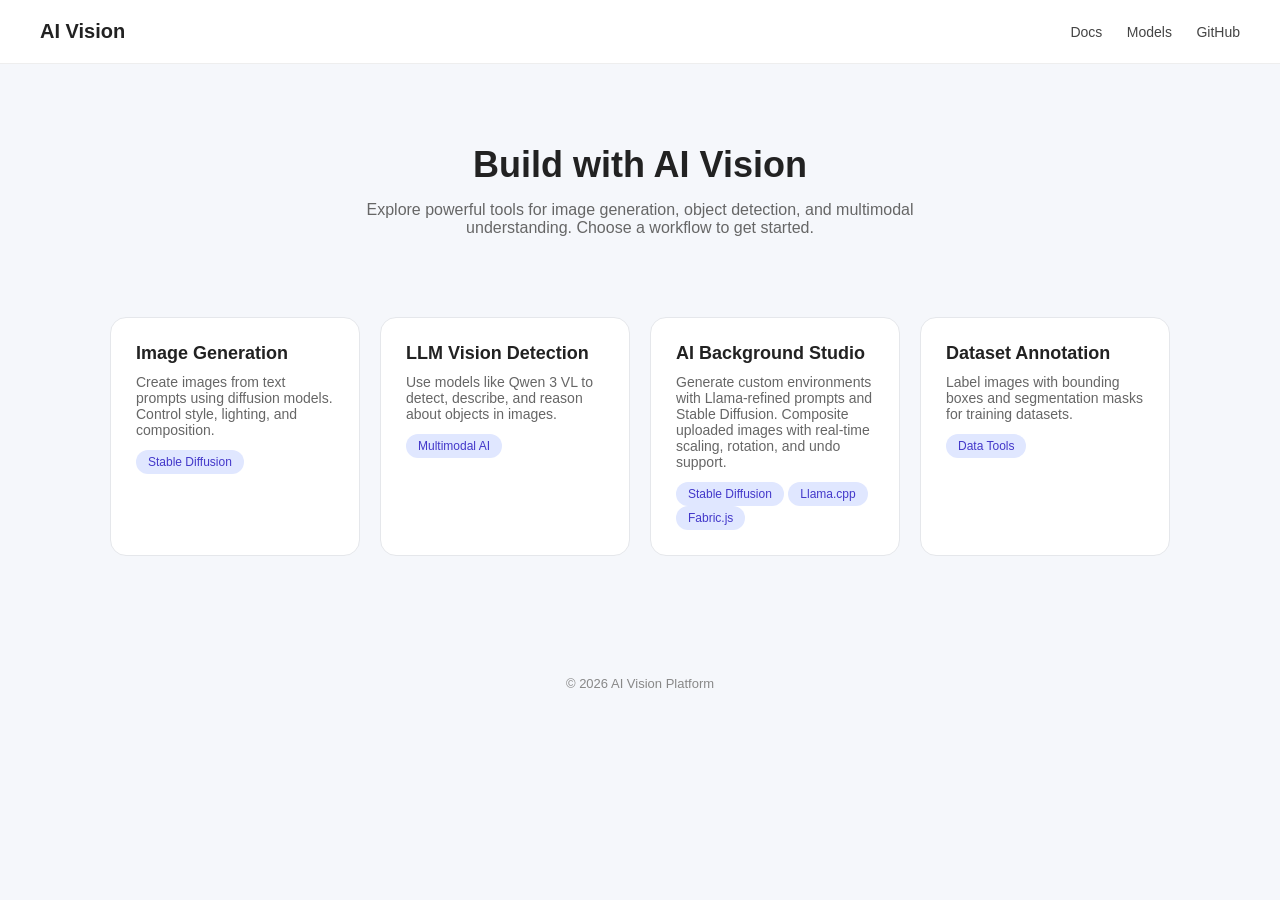
==== frontend/index.html @ aa479b9f "add image composite page" ====
<!DOCTYPE html>
<html lang="en">
<head>
  <meta charset="UTF-8" />
  <meta name="viewport" content="width=device-width, initial-scale=1.0" />
  <title>AI Vision Platform</title>
  <style>
    * { box-sizing: border-box; margin: 0; padding: 0; font-family: Arial, sans-serif; }
    body { background: #f5f7fb; color: #222; }

    /* Top Nav */
    .nav {
      display: flex;
      justify-content: space-between;
      align-items: center;
      padding: 20px 40px;
      background: #fff;
      border-bottom: 1px solid #eee;
    }

    .nav h2 { font-size: 20px; }

    .nav a {
      margin-left: 20px;
      text-decoration: none;
      color: #444;
      font-size: 14px;
    }

    .nav a:hover { color: #4f46e5; }

    /* Hero Section */
    .hero {
      text-align: center;
      padding: 80px 20px 40px;
    }

    .hero h1 {
      font-size: 36px;
      margin-bottom: 15px;
    }

    .hero p {
      font-size: 16px;
      color: #666;
      max-width: 600px;
      margin: 0 auto;
    }

    /* Cards */
    .cards {
      max-width: 1100px;
      margin: 40px auto;
      display: grid;
      grid-template-columns: repeat(auto-fit, minmax(250px, 1fr));
      gap: 20px;
      padding: 0 20px 60px;
    }

    .card {
      background: #fff;
      padding: 25px;
      border-radius: 16px;
      border: 1px solid #e5e7eb;
      cursor: pointer;
      transition: 0.25s;
      text-align: left;
    }

    .card:hover {
      transform: translateY(-6px);
      box-shadow: 0 10px 30px rgba(0,0,0,0.08);
    }

    .card h3 {
      font-size: 18px;
      margin-bottom: 10px;
    }

    .card p {
      font-size: 14px;
      color: #666;
      margin-bottom: 12px;
    }

    .tag {
      display: inline-block;
      padding: 5px 12px;
      background: #e0e7ff;
      color: #4338ca;
      border-radius: 999px;
      font-size: 12px;
    }

    /* Footer */
    .footer {
      text-align: center;
      padding: 20px;
      font-size: 13px;
      color: #888;
    }
  </style>
</head>
<body>

  <div class="nav">
    <h2>AI Vision</h2>
    <div>
      <a href="#">Docs</a>
      <a href="#">Models</a>
      <a href="#">GitHub</a>
    </div>
  </div>

  <section class="hero">
    <h1>Build with AI Vision</h1>
    <p>Explore powerful tools for image generation, object detection, and multimodal understanding. Choose a workflow to get started.</p>
  </section>

  <section class="cards">

    <div class="card" onclick="navigate('image-varient-generation.html')">
      <h3>Image Generation</h3>
      <p>Create images from text prompts using diffusion models. Control style, lighting, and composition.</p>
      <span class="tag">Stable Diffusion</span>
    </div>

    <div class="card" onclick="navigate('object-detection.html')">
      <h3>LLM Vision Detection</h3>
      <p>Use models like Qwen 3 VL to detect, describe, and reason about objects in images.</p>
      <span class="tag">Multimodal AI</span>
    </div>

    <div class="card" onclick="navigate('ai-compositor.html')">
      <h3>AI Background Studio</h3>
      <p>Generate custom environments with Llama-refined prompts and Stable Diffusion. Composite uploaded images with real-time scaling, rotation, and undo support.</p>
      <div class="tag-container">
        <span class="tag">Stable Diffusion</span>
        <span class="tag">Llama.cpp</span>
        <span class="tag">Fabric.js</span>
      </div>
    </div>

    <div class="card" onclick="navigate('annotation.html')">
      <h3>Dataset Annotation</h3>
      <p>Label images with bounding boxes and segmentation masks for training datasets.</p>
      <span class="tag">Data Tools</span>
    </div>

  </section>

  <div class="footer">
    © 2026 AI Vision Platform
  </div>

  <script>
    function navigate(page) {
    //   alert('Navigate to: ' + page);
      window.location.href = page;
    }
  </script>

</body>
</html>
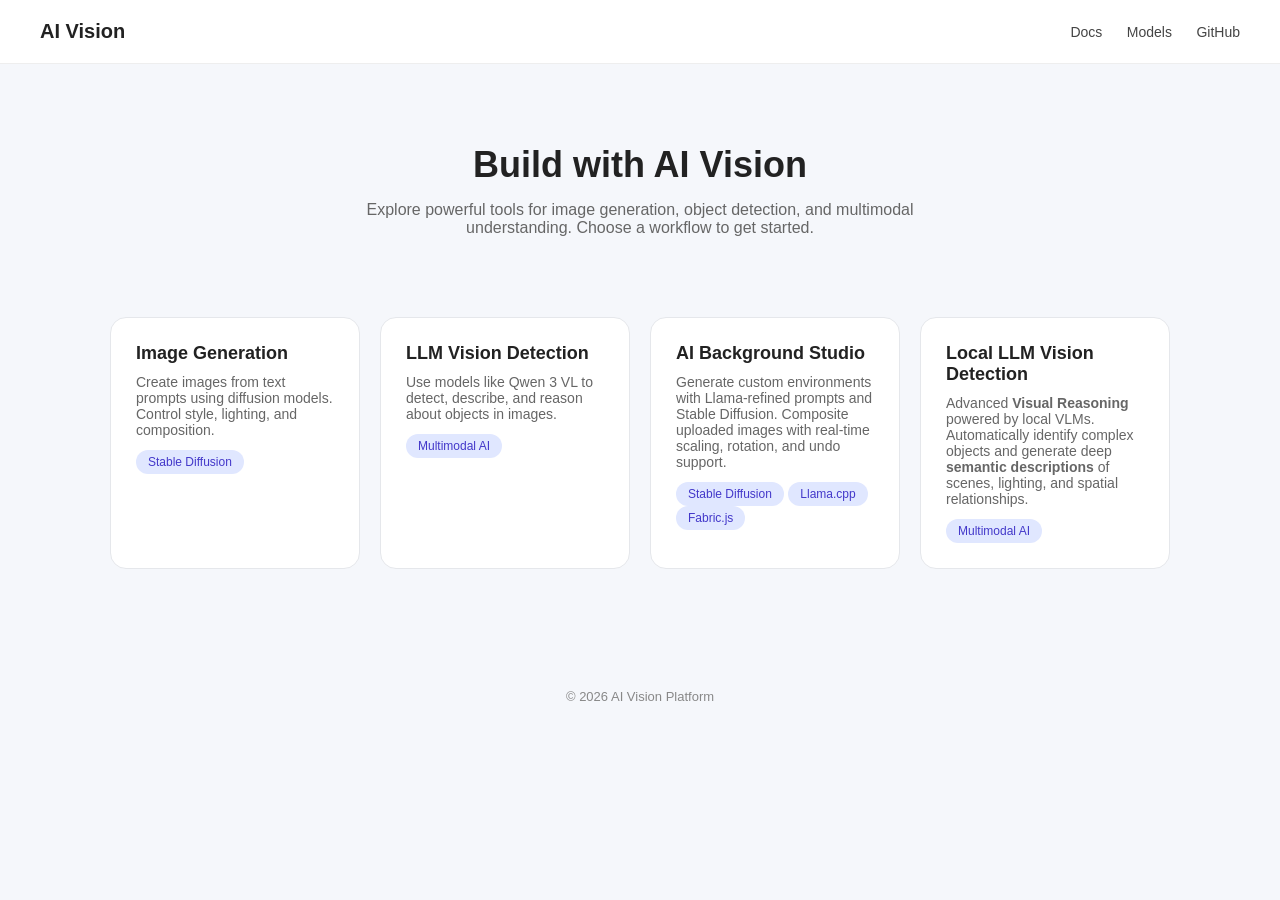
==== commit 27102ca5: "upgrade local llm detection" ====
--- a/frontend/index.html
+++ b/frontend/index.html
@@ -141,10 +141,16 @@
       </div>
     </div>
 
-    <div class="card" onclick="navigate('annotation.html')">
-      <h3>Dataset Annotation</h3>
-      <p>Label images with bounding boxes and segmentation masks for training datasets.</p>
-      <span class="tag">Data Tools</span>
+    <div class="card" onclick="navigate('llm-detection.html')">
+      <h3>Local LLM Vision Detection</h3>
+      
+      <p>
+        Advanced <strong>Visual Reasoning</strong> powered by local VLMs. Automatically identify complex objects and generate deep <strong>semantic descriptions</strong> of scenes, lighting, and spatial relationships.
+      </p>
+      
+      <div class="tag-group">
+        <span class="tag">Multimodal AI</span>
+      </div>
     </div>
 
   </section>
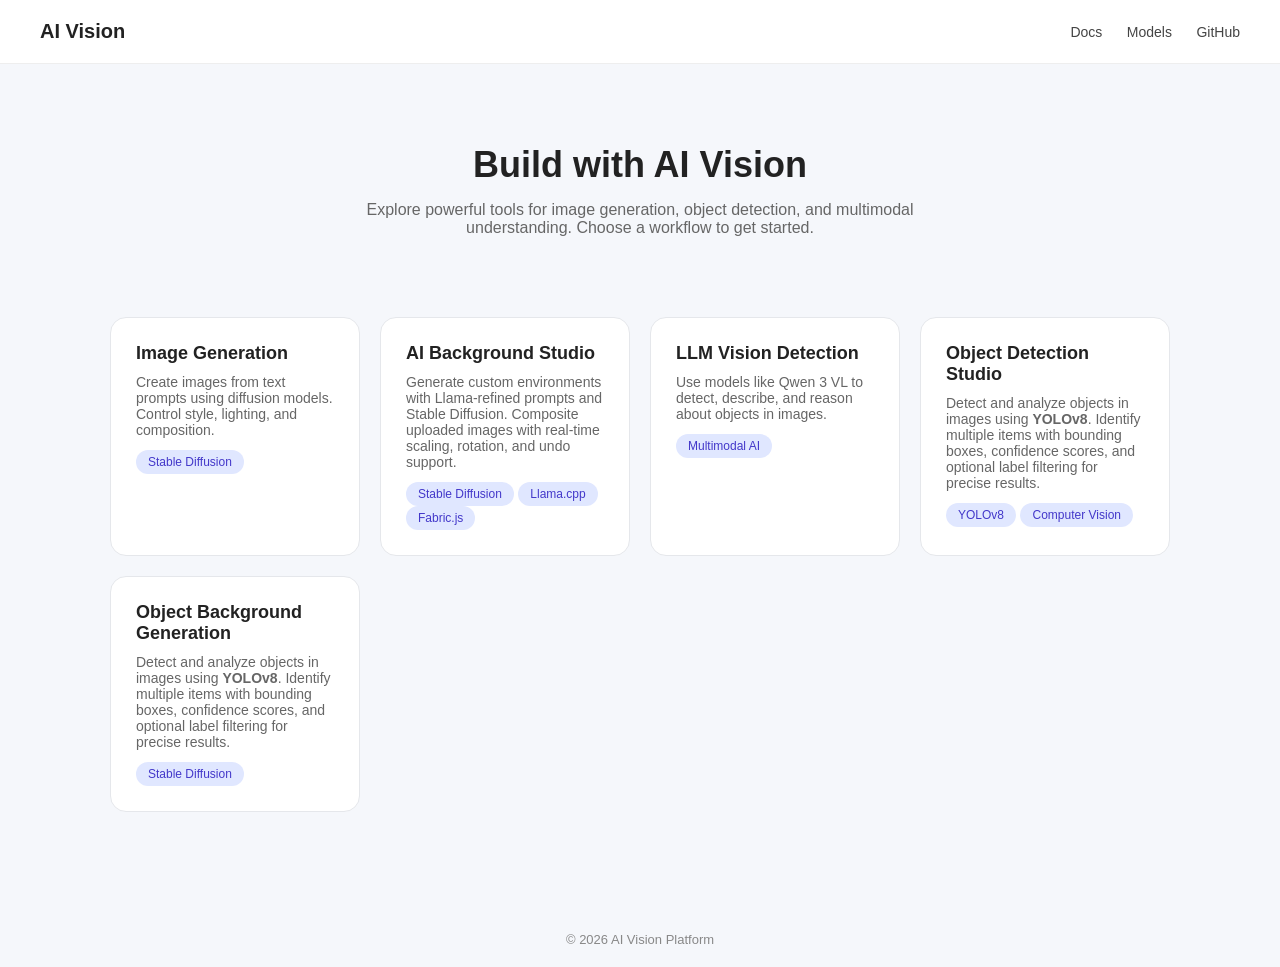
==== commit a3851094: "update page theme" ====
--- a/frontend/index.html
+++ b/frontend/index.html
@@ -119,19 +119,13 @@
 
   <section class="cards">
 
-    <div class="card" onclick="navigate('image-varient-generation.html')">
+    <div class="card" onclick="navigate('pages/image-varient-generation.html')">
       <h3>Image Generation</h3>
       <p>Create images from text prompts using diffusion models. Control style, lighting, and composition.</p>
       <span class="tag">Stable Diffusion</span>
     </div>
 
-    <div class="card" onclick="navigate('object-detection.html')">
-      <h3>LLM Vision Detection</h3>
-      <p>Use models like Qwen 3 VL to detect, describe, and reason about objects in images.</p>
-      <span class="tag">Multimodal AI</span>
-    </div>
-
-    <div class="card" onclick="navigate('ai-compositor.html')">
+    <div class="card" onclick="navigate('pages/ai-compositor.html')">
       <h3>AI Background Studio</h3>
       <p>Generate custom environments with Llama-refined prompts and Stable Diffusion. Composite uploaded images with real-time scaling, rotation, and undo support.</p>
       <div class="tag-container">
@@ -141,15 +135,34 @@
       </div>
     </div>
 
-    <div class="card" onclick="navigate('llm-detection.html')">
-      <h3>Local LLM Vision Detection</h3>
+    <div class="card" onclick="navigate('pages/llm-detection.html')">
+      <h3>LLM Vision Detection</h3>
+      <p>Use models like Qwen 3 VL to detect, describe, and reason about objects in images.</p>
+      <span class="tag">Multimodal AI</span>
+    </div>
+
+    <div class="card" onclick="navigate('pages/object-detection.html')">
+      <h3>Object Detection Studio</h3>
       
       <p>
-        Advanced <strong>Visual Reasoning</strong> powered by local VLMs. Automatically identify complex objects and generate deep <strong>semantic descriptions</strong> of scenes, lighting, and spatial relationships.
+        Detect and analyze objects in images using <strong>YOLOv8</strong>. Identify multiple items with bounding boxes, confidence scores, and optional label filtering for precise results.
       </p>
       
       <div class="tag-group">
-        <span class="tag">Multimodal AI</span>
+        <span class="tag">YOLOv8</span>
+        <span class="tag">Computer Vision</span>
+      </div>
+    </div>
+
+    <div class="card" onclick="navigate('pages/object-background-generation.html')">
+      <h3>Object Background Generation</h3>
+      
+      <p>
+        Detect and analyze objects in images using <strong>YOLOv8</strong>. Identify multiple items with bounding boxes, confidence scores, and optional label filtering for precise results.
+      </p>
+      
+      <div class="tag-group">
+        <span class="tag">Stable Diffusion</span>
       </div>
     </div>
 
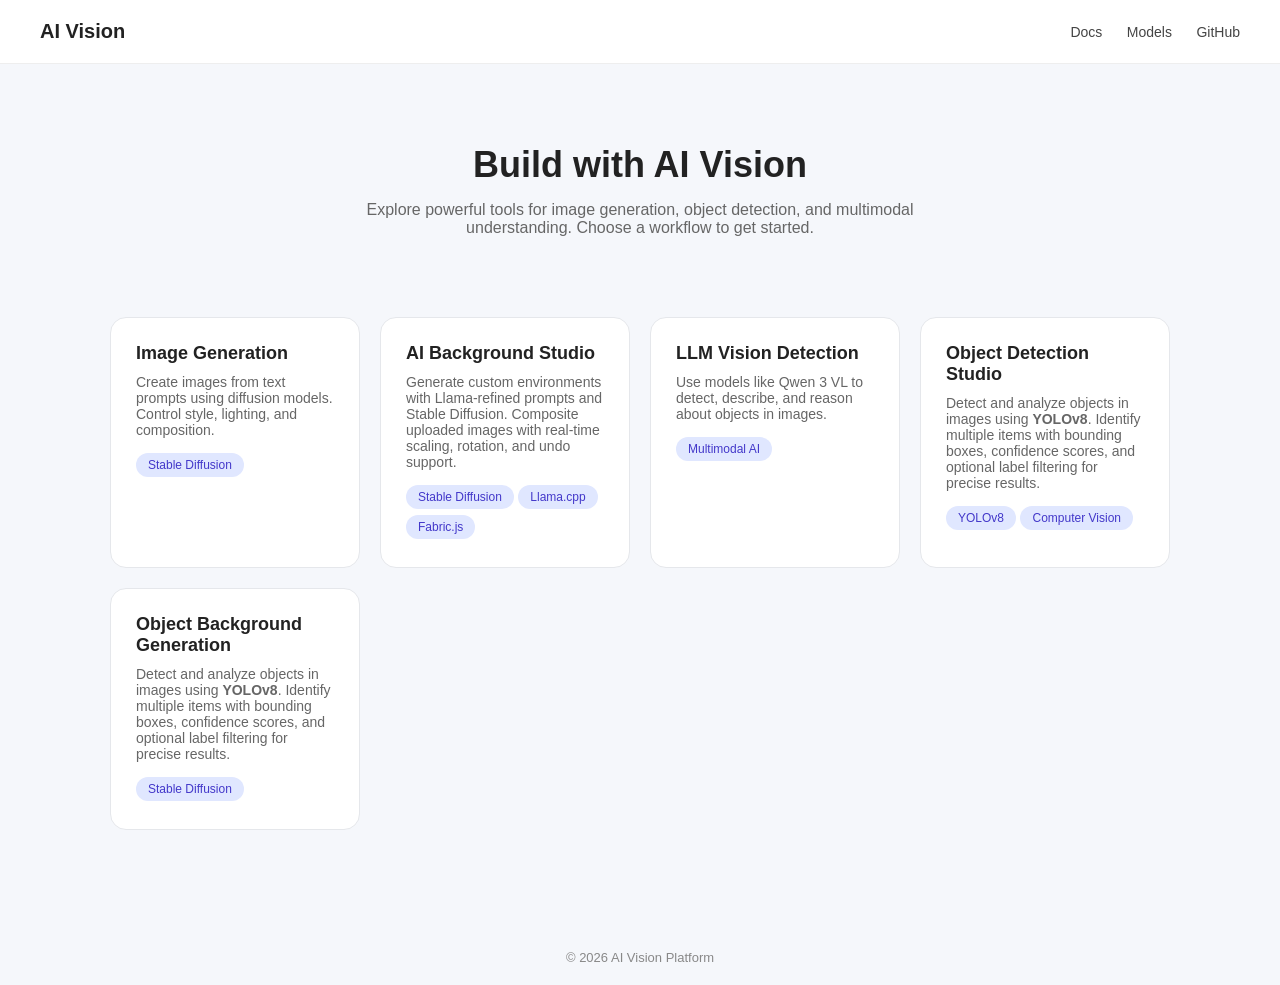
==== commit 42f28c95: "update" ====
--- a/frontend/index.html
+++ b/frontend/index.html
@@ -4,93 +4,10 @@
   <meta charset="UTF-8" />
   <meta name="viewport" content="width=device-width, initial-scale=1.0" />
   <title>AI Vision Platform</title>
+  <link rel="stylesheet" href="../frontend/styles/styles.css">
   <style>
-    * { box-sizing: border-box; margin: 0; padding: 0; font-family: Arial, sans-serif; }
-    body { background: #f5f7fb; color: #222; }
 
-    /* Top Nav */
-    .nav {
-      display: flex;
-      justify-content: space-between;
-      align-items: center;
-      padding: 20px 40px;
-      background: #fff;
-      border-bottom: 1px solid #eee;
-    }
 
-    .nav h2 { font-size: 20px; }
-
-    .nav a {
-      margin-left: 20px;
-      text-decoration: none;
-      color: #444;
-      font-size: 14px;
-    }
-
-    .nav a:hover { color: #4f46e5; }
-
-    /* Hero Section */
-    .hero {
-      text-align: center;
-      padding: 80px 20px 40px;
-    }
-
-    .hero h1 {
-      font-size: 36px;
-      margin-bottom: 15px;
-    }
-
-    .hero p {
-      font-size: 16px;
-      color: #666;
-      max-width: 600px;
-      margin: 0 auto;
-    }
-
-    /* Cards */
-    .cards {
-      max-width: 1100px;
-      margin: 40px auto;
-      display: grid;
-      grid-template-columns: repeat(auto-fit, minmax(250px, 1fr));
-      gap: 20px;
-      padding: 0 20px 60px;
-    }
-
-    .card {
-      background: #fff;
-      padding: 25px;
-      border-radius: 16px;
-      border: 1px solid #e5e7eb;
-      cursor: pointer;
-      transition: 0.25s;
-      text-align: left;
-    }
-
-    .card:hover {
-      transform: translateY(-6px);
-      box-shadow: 0 10px 30px rgba(0,0,0,0.08);
-    }
-
-    .card h3 {
-      font-size: 18px;
-      margin-bottom: 10px;
-    }
-
-    .card p {
-      font-size: 14px;
-      color: #666;
-      margin-bottom: 12px;
-    }
-
-    .tag {
-      display: inline-block;
-      padding: 5px 12px;
-      background: #e0e7ff;
-      color: #4338ca;
-      border-radius: 999px;
-      font-size: 12px;
-    }
 
     /* Footer */
     .footer {
@@ -119,13 +36,13 @@
 
   <section class="cards">
 
-    <div class="card" onclick="navigate('pages/image-varient-generation.html')">
+    <div class="card card-plain" onclick="navigate('pages/image-varient-generation.html')">
       <h3>Image Generation</h3>
       <p>Create images from text prompts using diffusion models. Control style, lighting, and composition.</p>
       <span class="tag">Stable Diffusion</span>
     </div>
 
-    <div class="card" onclick="navigate('pages/ai-compositor.html')">
+    <div class="card card-plain" onclick="navigate('pages/ai-compositor.html')">
       <h3>AI Background Studio</h3>
       <p>Generate custom environments with Llama-refined prompts and Stable Diffusion. Composite uploaded images with real-time scaling, rotation, and undo support.</p>
       <div class="tag-container">
@@ -135,13 +52,13 @@
       </div>
     </div>
 
-    <div class="card" onclick="navigate('pages/llm-detection.html')">
+    <div class="card card-plain" onclick="navigate('pages/llm-detection.html')">
       <h3>LLM Vision Detection</h3>
       <p>Use models like Qwen 3 VL to detect, describe, and reason about objects in images.</p>
       <span class="tag">Multimodal AI</span>
     </div>
 
-    <div class="card" onclick="navigate('pages/object-detection.html')">
+    <div class="card card-plain" onclick="navigate('pages/object-detection.html')">
       <h3>Object Detection Studio</h3>
       
       <p>
@@ -154,7 +71,7 @@
       </div>
     </div>
 
-    <div class="card" onclick="navigate('pages/object-background-generation.html')">
+    <div class="card card-plain" onclick="navigate('pages/object-background-generation.html')">
       <h3>Object Background Generation</h3>
       
       <p>
--- a/frontend/styles/styles.css
+++ b/frontend/styles/styles.css
@@ -0,0 +1,55 @@
+@import url("cards.css");
+
+* {
+    box-sizing: border-box;
+    margin: 0;
+    padding: 0;
+    font-family: Arial, sans-serif;
+}
+
+body {
+    background: #f5f7fb;
+    color: #222;
+}
+
+.nav {
+    display: flex;
+    justify-content: space-between;
+    align-items: center;
+    padding: 20px 40px;
+    background: #fff;
+    border-bottom: 1px solid #eee;
+}
+
+.nav h2 {
+    font-size: 20px;
+}
+
+.nav a {
+    margin-left: 20px;
+    text-decoration: none;
+    color: #444;
+    font-size: 14px;
+}
+
+.nav a:hover {
+    color: #4f46e5;
+}
+
+/* Hero Section */
+.hero {
+    text-align: center;
+    padding: 80px 20px 40px;
+}
+
+.hero h1 {
+    font-size: 36px;
+    margin-bottom: 15px;
+}
+
+.hero p {
+    font-size: 16px;
+    color: #666;
+    max-width: 600px;
+    margin: 0 auto;
+}
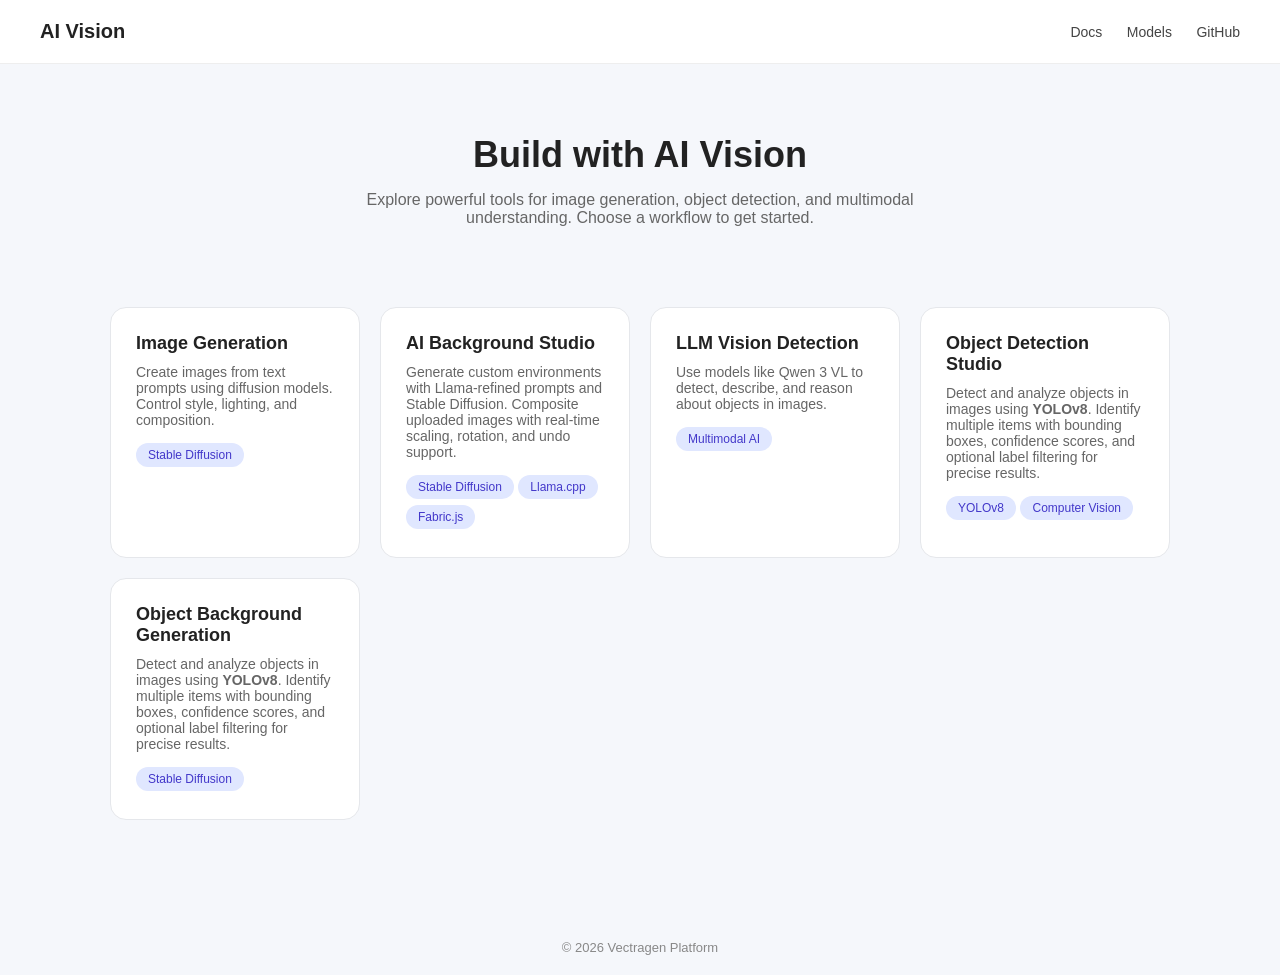
==== commit 8a5bcada: "update readme and css" ====
--- a/frontend/index.html
+++ b/frontend/index.html
@@ -3,7 +3,7 @@
 <head>
   <meta charset="UTF-8" />
   <meta name="viewport" content="width=device-width, initial-scale=1.0" />
-  <title>AI Vision Platform</title>
+  <title>Vectragen Platform</title>
   <link rel="stylesheet" href="../frontend/styles/styles.css">
   <style>
 
@@ -86,7 +86,7 @@
   </section>
 
   <div class="footer">
-    © 2026 AI Vision Platform
+    © 2026 Vectragen Platform
   </div>
 
   <script>
--- a/frontend/styles/styles.css
+++ b/frontend/styles/styles.css
@@ -39,7 +39,7 @@
 /* Hero Section */
 .hero {
     text-align: center;
-    padding: 80px 20px 40px;
+    padding: 70px 20px 40px;
 }
 
 .hero h1 {
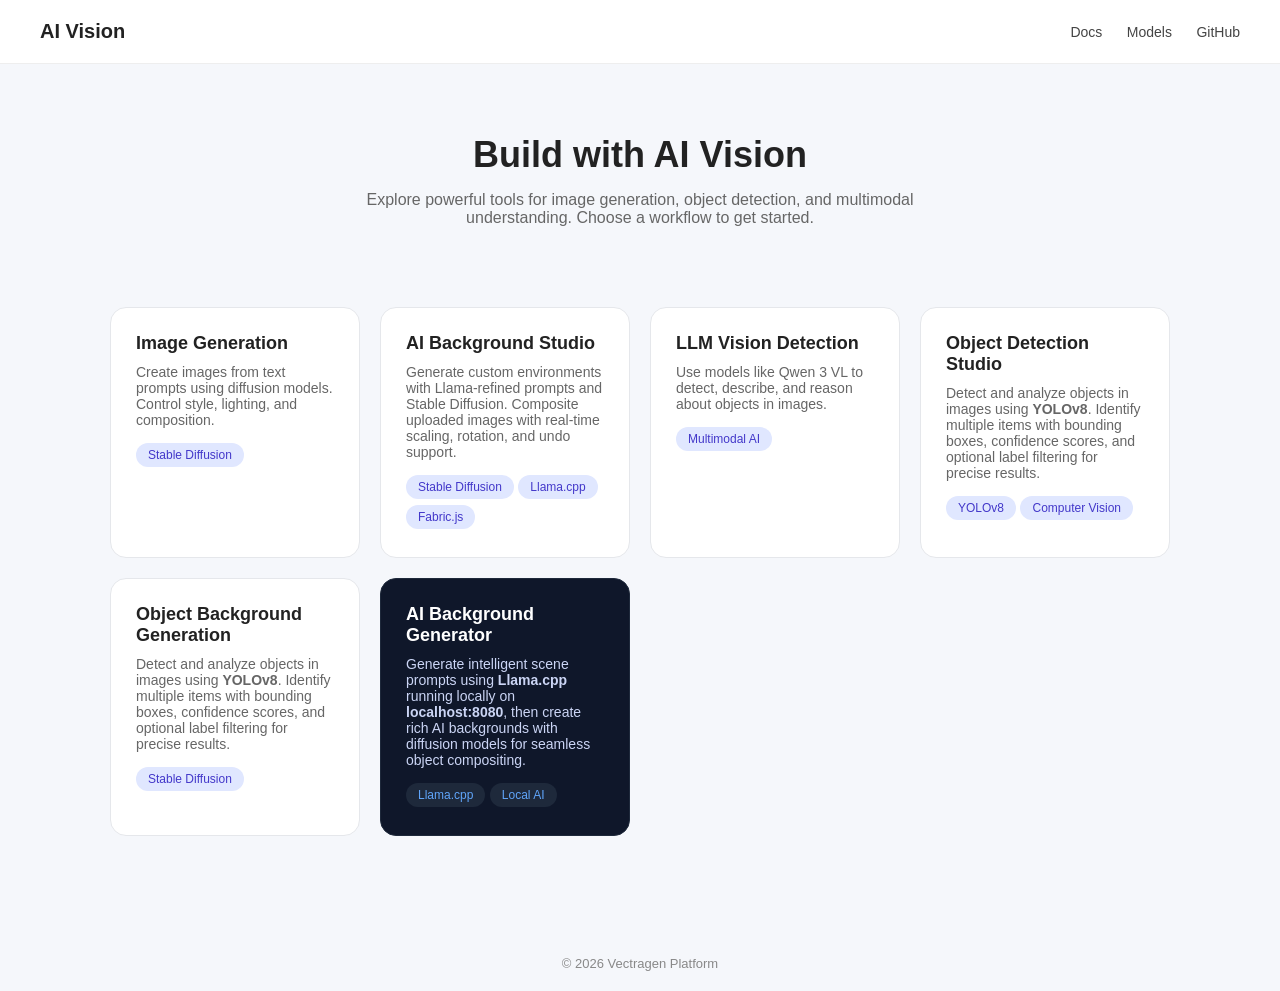
==== commit 834071e4: "add link to llama port" ====
--- a/frontend/index.html
+++ b/frontend/index.html
@@ -83,6 +83,19 @@
       </div>
     </div>
 
+    <div class="card card-plain llama-card" onclick="navigate('http://127.0.0.1:8080/')">
+      <h3>AI Background Generator</h3>
+      
+      <p>
+        Generate intelligent scene prompts using <strong>Llama.cpp</strong> running locally on <strong>localhost:8080</strong>, then create rich AI backgrounds with diffusion models for seamless object compositing.
+      </p>
+      
+      <div class="tag-group">
+        <span class="tag">Llama.cpp</span>
+        <span class="tag">Local AI</span>
+      </div>
+    </div>
+
   </section>
 
   <div class="footer">
--- a/frontend/styles/styles.css
+++ b/frontend/styles/styles.css
@@ -52,4 +52,39 @@
     color: #666;
     max-width: 600px;
     margin: 0 auto;
+}
+
+.llama-card {
+  background: #0f172a; /* deep black/blue */
+  color: #ffffff;
+  border: 1px solid #1e293b;
+  transition: 0.25s;
+}
+
+.llama-card:hover {
+  transform: translateY(-6px);
+  box-shadow: 0 10px 30px rgba(0,0,0,0.5);
+  border-color: #4f46e5;
+}
+
+/* Text */
+.llama-card h3 {
+  color: #ffffff;
+}
+
+.llama-card p {
+  color: #cbd5f5; /* soft blue-white */
+}
+
+/* Tags */
+.llama-card .tag {
+  background: #1e293b;
+  color: #60a5fa; /* blue accent */
+  /* border: 1px solid #334155; */
+}
+
+/* Optional: stronger highlight on hover */
+.llama-card:hover .tag {
+  border-color: #4f46e5;
+  color: #93c5fd;
 }
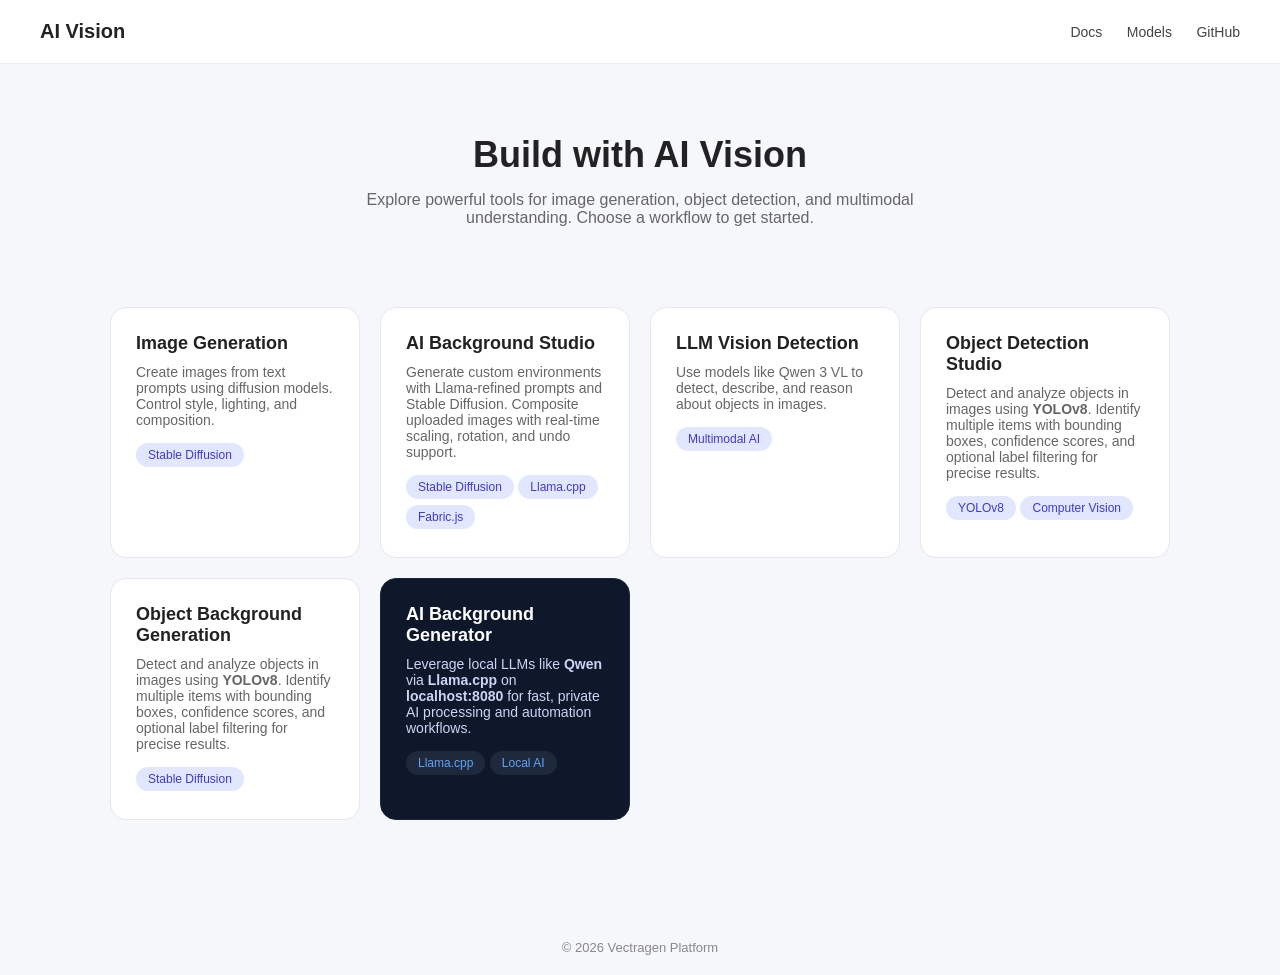
==== commit b239eb2b: "update llm card" ====
--- a/frontend/index.html
+++ b/frontend/index.html
@@ -87,9 +87,9 @@
       <h3>AI Background Generator</h3>
       
       <p>
-        Generate intelligent scene prompts using <strong>Llama.cpp</strong> running locally on <strong>localhost:8080</strong>, then create rich AI backgrounds with diffusion models for seamless object compositing.
+        Leverage local LLMs like <strong>Qwen</strong> via <strong>Llama.cpp</strong> on <strong>localhost:8080</strong> for fast, private AI processing and automation workflows.
       </p>
-      
+            
       <div class="tag-group">
         <span class="tag">Llama.cpp</span>
         <span class="tag">Local AI</span>
